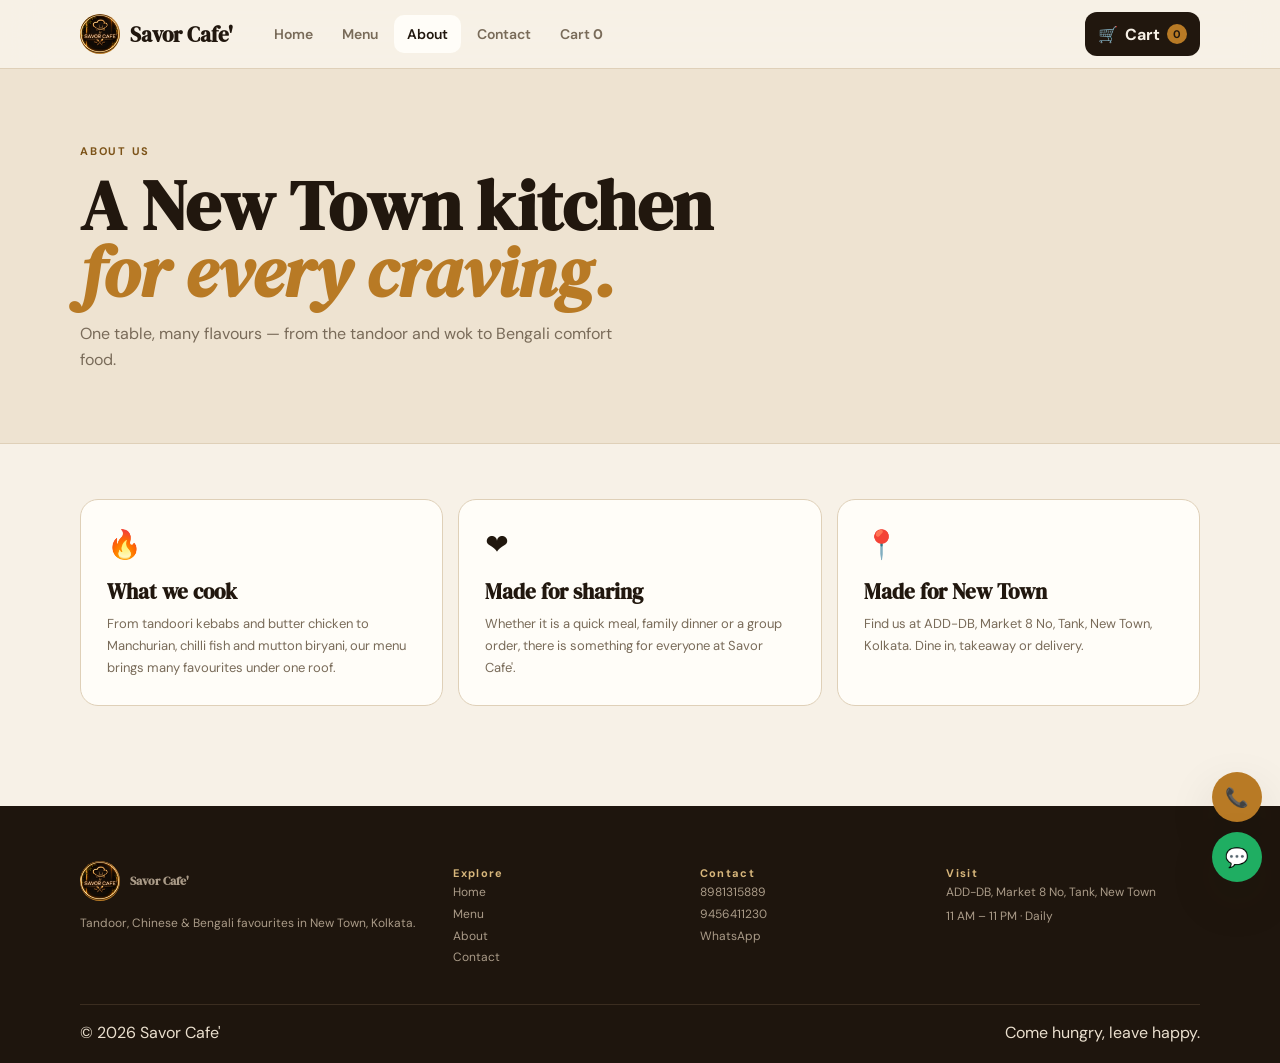
==== about.html @ 2ac42c45 "Add files via upload" ====
<!doctype html><html lang="en"><head>
<meta charset="utf-8"><meta name="viewport" content="width=device-width, initial-scale=1, viewport-fit=cover">
<meta name="theme-color" content="#17110b"><title>About — Savor Cafe'</title>
<link rel="preconnect" href="https://fonts.googleapis.com"><link rel="preconnect" href="https://fonts.gstatic.com" crossorigin>
<link href="https://fonts.googleapis.com/css2?family=DM+Serif+Display&family=DM+Sans:wght@400;500;600;700&display=swap" rel="stylesheet">
<link rel="stylesheet" href="/style.css"></head><body>
<header class="navbar">
  <div class="nav-inner">
    <a class="brand" href="/index.html"><span class="brand-logo"><img src="/logo.png" alt="" onerror="this.style.display='none'"><i>S</i></span><span>Savor Cafe'</span></a>
    <nav id="navLinks" class="nav-links">
      <a href="/index.html" data-page="home">Home</a>
      <a href="/menu.html" data-page="menu">Menu</a>
      <a href="/about.html" data-page="about">About</a>
      <a href="/contact.html" data-page="contact">Contact</a>
      <a href="/cart.html" data-page="cart">Cart <b id="navCartCount">0</b></a>
    </nav>
    <div class="nav-actions">
      <a class="cart-btn" href="/cart.html">🛒 <span>Cart</span><b id="cartCount">0</b></a>
      <button id="navToggle" class="nav-toggle" type="button" aria-label="Open menu" aria-expanded="false">☰</button>
    </div>
  </div>
</header>
<div id="navScrim" class="nav-scrim"></div>

<main><section class="simple-hero"><div class="container"><span class="eyebrow">ABOUT US</span><h1>A New Town kitchen<br><em>for every craving.</em></h1><p>One table, many flavours — from the tandoor and wok to Bengali comfort food.</p></div></section>
<div class="container content-narrow"><div class="about-cards">
<article><span>🔥</span><h3>What we cook</h3><p>From tandoori kebabs and butter chicken to Manchurian, chilli fish and mutton biryani, our menu brings many favourites under one roof.</p></article>
<article><span>❤️</span><h3>Made for sharing</h3><p>Whether it is a quick meal, family dinner or a group order, there is something for everyone at Savor Cafe'.</p></article>
<article><span>📍</span><h3>Made for New Town</h3><p>Find us at ADD-DB, Market 8 No, Tank, New Town, Kolkata. Dine in, takeaway or delivery.</p></article>
</div></div></main>
<div class="floating-actions">
  <a class="fab call" href="tel:+918981315889" aria-label="Call Savor Cafe'">📞</a>
  <a class="fab wa" href="https://wa.me/918981315889" target="_blank" rel="noopener" aria-label="WhatsApp Savor Cafe'">💬</a>
</div>

<footer>
  <div class="container footer-grid">
    <div><a class="brand footer-brand" href="/index.html"><span class="brand-logo"><img src="/logo.png" alt="" onerror="this.style.display='none'"><i>S</i></span><span>Savor Cafe'</span></a><p>Tandoor, Chinese & Bengali favourites in New Town, Kolkata.</p></div>
    <div><b>Explore</b><a href="/index.html">Home</a><a href="/menu.html">Menu</a><a href="/about.html">About</a><a href="/contact.html">Contact</a></div>
    <div><b>Contact</b><a href="tel:+918981315889">8981315889</a><a href="tel:+919456411230">9456411230</a><a href="https://wa.me/918981315889" target="_blank">WhatsApp</a></div>
    <div><b>Visit</b><a target="_blank" href="https://www.google.com/maps/search/?api=1&query=Savor+Cafe+New+Town+Kolkata">ADD-DB, Market 8 No, Tank, New Town</a><span>11 AM – 11 PM · Daily</span></div>
  </div>
  <div class="container footer-bottom"><span>© 2026 Savor Cafe'</span><span>Come hungry, leave happy.</span></div>
</footer>
<script>window.MENU_PRODUCTS=[];</script><script src="/app.js"></script></body></html>
---- style.css ----
:root{
  --bg:#f7f1e7;--surface:#fffdf8;--surface2:#eee3d1;--ink:#21170e;--muted:#796b59;
  --line:#dfd0b8;--gold:#b87a25;--gold2:#7c5318;--red:#a84222;--green:#2f7d43;
  --shadow:0 18px 50px rgba(45,29,12,.12);--nav:68px;
}
*{box-sizing:border-box}
html{scroll-behavior:smooth;scroll-padding-top:calc(var(--nav) + 25px)}
body{margin:0;background:var(--bg);color:var(--ink);font-family:"DM Sans",system-ui,sans-serif;-webkit-font-smoothing:antialiased;overflow-x:hidden}
body.lock{overflow:hidden}
h1,h2,h3,.brand{font-family:"DM Serif Display",Georgia,serif}
a{color:inherit;text-decoration:none}
button,input,textarea{font:inherit}
button{cursor:pointer}
img{max-width:100%;display:block}
.container{width:min(1120px,calc(100% - 40px));margin:auto}
.eyebrow{font-size:11px;font-weight:700;letter-spacing:.16em;color:var(--gold2)}
.btn{min-height:46px;padding:12px 18px;border:0;border-radius:12px;display:inline-flex;align-items:center;justify-content:center;gap:9px;font-weight:700;font-size:14px;transition:.2s}
.btn:active{transform:scale(.97)}
.btn.primary{background:var(--gold);color:#241506;box-shadow:0 9px 24px rgba(184,122,37,.2)}
.btn.primary:hover{transform:translateY(-2px)}
.btn.whatsapp{background:#1fae62;color:#fff}
.btn.full{width:100%}

/* loader */
.preloader{position:fixed;inset:0;z-index:999;display:grid;place-items:center;background:var(--bg);color:var(--ink);transition:.45s}
.preloader.hide{opacity:0;visibility:hidden;pointer-events:none}
.preloader>*{position:absolute}
.preloader>b{margin-top:115px;font-family:"DM Serif Display";font-size:20px}
.preloader>small{margin-top:155px;color:var(--muted)}
.loader-logo{width:76px;height:76px;border-radius:50%;overflow:hidden;display:grid;place-items:center;background:var(--gold);color:#fff;font:34px "DM Serif Display";box-shadow:0 0 0 6px rgba(184,122,37,.12)}
.loader-logo img{width:100%;height:100%;object-fit:cover}
.loader-logo img+span{display:none}

/* nav */
.navbar{position:sticky;top:0;z-index:100;background:rgba(247,241,231,.92);backdrop-filter:blur(16px);border-bottom:1px solid var(--line)}
.nav-inner{height:var(--nav);width:min(1120px,calc(100% - 40px));margin:auto;display:flex;align-items:center;gap:28px}
.brand{display:flex;align-items:center;gap:10px;font-size:21px;font-weight:700;white-space:nowrap}
.brand-logo{width:40px;height:40px;border-radius:50%;overflow:hidden;background:var(--gold);display:grid;place-items:center;color:#fff;flex:none}
.brand-logo img{width:100%;height:100%;object-fit:cover}.brand-logo i{font-style:normal}
.nav-links{display:flex;align-items:center;gap:3px;flex:1}
.nav-links a{padding:10px 13px;border-radius:10px;color:var(--muted);font-size:14px;font-weight:600}
.nav-links a:hover,.nav-links a.active{color:var(--ink);background:var(--surface)}
.nav-actions{display:flex;align-items:center;gap:8px}
.cart-btn{border:0;border-radius:12px;background:var(--ink);color:var(--bg);min-height:44px;padding:0 13px;display:flex;align-items:center;gap:7px;font-weight:700}
.cart-btn b{min-width:20px;height:20px;border-radius:50%;display:grid;place-items:center;background:var(--gold);color:#21170e;font-size:11px}
.nav-toggle{display:none;width:44px;height:44px;border:1px solid var(--line);border-radius:11px;background:var(--surface);color:var(--ink)}
.nav-scrim{display:none;position:fixed;inset:0;z-index:95;background:rgba(0,0,0,.48)}
.nav-scrim.show{display:block}

/* pages */
.page{display:none}.page.active{display:block;animation:pageIn .35s ease}
@keyframes pageIn{from{opacity:0;transform:translateY(7px)}to{opacity:1;transform:none}}

/* hero */
.hero{position:relative;overflow:hidden;border-bottom:1px solid var(--line);background:radial-gradient(circle at 10% 20%,#ead8b9,transparent 35%),radial-gradient(circle at 90% 10%,#f0dcc0,transparent 32%),var(--bg)}
.hero-inner{width:min(1120px,calc(100% - 40px));margin:auto;min-height:560px;display:grid;grid-template-columns:1fr 340px;gap:60px;align-items:center}
.hero-copy h1{font-size:clamp(48px,7vw,82px);line-height:.94;margin:14px 0 22px;font-weight:400}
.hero-copy h1 em,.menu-hero h1 em,.simple-hero h1 em{color:var(--gold);font-style:italic}
.hero-copy>p{max-width:530px;color:var(--muted);font-size:18px;line-height:1.65;margin:0 0 25px}
.hero-buttons{display:flex;gap:10px;flex-wrap:wrap}.hero-meta{display:flex;gap:18px;align-items:center;margin-top:22px;color:var(--muted);font-size:12px}
.status{display:flex;gap:7px;align-items:center;color:var(--ink)}.status i{width:8px;height:8px;border-radius:50%;background:var(--green);box-shadow:0 0 0 4px rgba(47,125,67,.12)}
.status i.closed{background:var(--red)}
.hero-card{background:var(--surface);border:1px solid var(--line);border-radius:24px;padding:22px;box-shadow:var(--shadow);transform:rotate(2deg)}
.hero-card-top{display:flex;justify-content:space-between;color:var(--gold2);font-size:10px;letter-spacing:.14em;font-weight:700}
.hero-card-art{height:210px;border-radius:17px;background:linear-gradient(145deg,#e8d2ad,#c99d5d);display:grid;place-items:center;font-size:105px;margin:16px 0}
.hero-card h3{font-size:25px;margin:0 0 3px}.hero-card p{margin:0;color:var(--muted);font-size:13px}.hero-card .price{display:block;margin-top:12px;color:var(--gold2)}

/* home */
.feature-grid{display:grid;grid-template-columns:repeat(3,1fr);gap:12px;padding:28px 0 70px}
.feature-grid article{display:flex;gap:14px;padding:20px;background:var(--surface);border:1px solid var(--line);border-radius:16px}
.feature-grid article>span{font-size:25px}.feature-grid b{font-size:14px}.feature-grid p{margin:5px 0 0;color:var(--muted);font-size:12px;line-height:1.45}
.section-block{padding:0 0 70px}.section-head{display:flex;justify-content:space-between;align-items:end;margin-bottom:20px}.section-head h2{font-size:34px;margin:7px 0 0}.section-head>a{color:var(--gold2);font-weight:700;font-size:13px}
.category-grid{display:grid;grid-template-columns:repeat(4,1fr);gap:12px}
.category-card{border:1px solid var(--line);background:var(--surface);border-radius:16px;padding:22px;min-height:130px;transition:.2s}
.category-card:hover{border-color:var(--gold);transform:translateY(-3px)}
.category-card .emoji{font-size:27px}.category-card h3{font-size:18px;margin:12px 0 3px}.category-card p{font-size:12px;color:var(--muted);margin:0}
.popular-grid{display:grid;grid-template-columns:repeat(5,1fr);gap:12px}
.popular-card{background:var(--surface);border:1px solid var(--line);border-radius:16px;padding:16px}
.food-art{height:105px;border-radius:12px;background:linear-gradient(135deg,#ead7b7,#d0a86a);display:grid;place-items:center;font-size:52px;margin-bottom:12px}
.popular-card h3{font-size:16px;margin:0 0 5px;font-family:"DM Sans";font-weight:700}.popular-card .pc-bottom{display:flex;justify-content:space-between;align-items:center}.popular-card strong{color:var(--gold2)}.mini-add{border:1px solid var(--gold);background:transparent;border-radius:8px;padding:6px 9px;color:var(--gold2);font-weight:700}
.cta{display:flex;align-items:center;justify-content:space-between;gap:30px;background:var(--ink);color:var(--bg);border-radius:22px;padding:38px;margin:10px 0 80px}.cta h2{font-size:31px;margin:8px 0}.cta p{margin:0;color:#cfc1ad;max-width:600px;font-size:13px;line-height:1.6}

/* menu */
.menu-hero,.simple-hero{padding:70px 0 55px;background:var(--surface2);border-bottom:1px solid var(--line)}
.menu-hero h1,.simple-hero h1{font-size:clamp(44px,6vw,70px);line-height:.95;margin:12px 0}.menu-hero p,.simple-hero p{color:var(--muted);max-width:550px;line-height:1.6}
.legend{display:flex;gap:15px;color:var(--muted);font-size:12px;margin-top:16px}.legend span{display:flex;align-items:center;gap:6px}.veg-dot,.nonveg-dot{width:9px;height:9px;border-radius:3px}.veg-dot{background:var(--green)}.nonveg-dot{background:var(--red)}
.menu-container{padding:30px 0 100px}
.search-box{max-width:650px;margin:0 auto 20px;position:relative}.search-box>span{position:absolute;left:15px;top:50%;transform:translateY(-52%);font-size:24px;color:var(--muted)}
.search-box input{width:100%;height:52px;border:1px solid var(--line);background:var(--surface);border-radius:14px;padding:0 45px;font-size:15px;color:var(--ink);outline:none}.search-box input:focus{border-color:var(--gold)}.search-box button{position:absolute;right:7px;top:7px;height:38px;width:38px;border:0;background:transparent;color:var(--muted);font-size:22px;display:none}.search-box button.show{display:block}
.category-tabs{position:sticky;top:var(--nav);z-index:40;display:flex;gap:8px;overflow-x:auto;padding:10px 0;margin-bottom:24px;background:rgba(247,241,231,.94);backdrop-filter:blur(12px);scrollbar-width:none}.category-tabs::-webkit-scrollbar{display:none}
.category-tab{white-space:nowrap;border:1px solid var(--line);background:var(--surface);border-radius:99px;padding:9px 14px;color:var(--muted);font-weight:700;font-size:12px}.category-tab.active{background:var(--gold);color:#251708;border-color:var(--gold)}
.menu-section{margin:32px 0;scroll-margin-top:calc(var(--nav) + 65px)}.menu-section h2{font-size:24px;margin:0 0 13px;border-bottom:1px solid var(--line);padding-bottom:12px}.menu-section h2 span{font:600 11px "DM Sans";color:var(--muted);margin-left:6px}
.menu-grid{display:grid;grid-template-columns:repeat(2,1fr);gap:10px}
.menu-item{background:var(--surface);border:1px solid var(--line);border-radius:14px;padding:14px;display:flex;align-items:center;justify-content:space-between;gap:10px;min-height:75px}.item-info{min-width:0;display:flex;gap:9px}.food-dot{width:9px;height:9px;border:2px solid var(--green);flex:none;margin-top:5px}.food-dot.nonveg{border-color:var(--red)}.item-name{font-size:14px;font-weight:700;line-height:1.35}.item-price{font-size:13px;color:var(--gold2);font-weight:700;margin-top:4px}
.add-button{border:1px solid var(--gold);background:transparent;color:var(--gold2);border-radius:9px;min-width:66px;min-height:40px;font-size:12px;font-weight:800;flex:none}.stepper{display:flex;border:1px solid var(--gold);border-radius:9px;overflow:hidden;align-items:center}.stepper button{width:34px;height:38px;border:0;background:transparent;color:var(--gold2);font-weight:800}.stepper b{width:25px;text-align:center;font-size:12px}
.empty-state{text-align:center;padding:70px 20px;color:var(--muted)}.empty-state>div{font-size:45px}.empty-state h3{color:var(--ink);font-size:25px}

/* about/contact */
.content-narrow{padding:55px 0 100px}.about-cards{display:grid;grid-template-columns:repeat(3,1fr);gap:15px}.about-cards article{padding:26px;background:var(--surface);border:1px solid var(--line);border-radius:18px}.about-cards article>span{font-size:28px}.about-cards h3{font-size:21px;margin:14px 0 7px}.about-cards p{color:var(--muted);font-size:13px;line-height:1.7;margin:0}
.contact-layout{padding:50px 0 100px;display:grid;grid-template-columns:1fr 1fr;gap:25px}.contact-info{display:grid;gap:10px}.contact-info>a,.contact-info>div{display:flex;gap:15px;align-items:center;padding:20px;background:var(--surface);border:1px solid var(--line);border-radius:16px}.contact-info>a>span,.contact-info>div>span{font-size:24px}.contact-info small{display:block;color:var(--gold2);font-weight:800;font-size:10px;letter-spacing:.12em;margin-bottom:4px}.contact-info b{font-size:14px}.contact-form{background:var(--surface);border:1px solid var(--line);border-radius:18px;padding:25px}.contact-form h2{font-size:27px;margin:0 0 4px}.contact-form>p{color:var(--muted);font-size:12px;margin:0 0 20px}.contact-form label,.modal label{display:block;font-size:12px;font-weight:700;color:var(--muted);margin-top:13px}.contact-form input,.contact-form textarea,.modal input,.modal textarea{display:block;width:100%;margin-top:6px;border:1px solid var(--line);background:var(--bg);border-radius:10px;padding:12px;color:var(--ink);outline:none;font-size:15px}.contact-form textarea,.modal textarea{min-height:90px;resize:vertical}.contact-form input:focus,.contact-form textarea:focus,.modal input:focus,.modal textarea:focus{border-color:var(--gold)}

/* cart */
.cart-scrim{position:fixed;inset:0;background:rgba(0,0,0,.5);z-index:180;opacity:0;pointer-events:none;transition:.25s}.cart-scrim.show{opacity:1;pointer-events:auto}
.cart-drawer{position:fixed;z-index:190;right:0;top:0;bottom:0;width:min(440px,94vw);background:var(--bg);box-shadow:-20px 0 60px rgba(0,0,0,.25);transform:translateX(105%);transition:.3s;display:flex;flex-direction:column;padding-top:env(safe-area-inset-top)}
.cart-drawer.open{transform:none}.cart-header{display:flex;align-items:center;justify-content:space-between;padding:20px;border-bottom:1px solid var(--line)}.cart-header h2{font-size:27px;margin:5px 0 0}.close-btn{border:0;background:transparent;color:var(--muted);font-size:28px;line-height:1;width:42px;height:42px}.cart-items{flex:1;overflow:auto;padding:6px 20px}.cart-empty{text-align:center;padding:70px 10px;color:var(--muted)}.cart-line{display:flex;justify-content:space-between;gap:10px;padding:16px 0;border-bottom:1px solid var(--line)}.cart-line h4{margin:0;font-size:14px}.cart-line small{color:var(--muted)}.cart-line-right{text-align:right}.cart-line-right strong{display:block;color:var(--gold2);font-size:13px;margin-bottom:6px}.cart-line-right .stepper button{width:29px;height:30px}.cart-line-right .stepper b{width:22px}.remove{border:0;background:none;color:var(--muted);font-size:11px;text-decoration:underline;margin-top:5px}.cart-footer{padding:16px 20px;border-top:1px solid var(--line);padding-bottom:calc(16px + env(safe-area-inset-bottom))}
.total-row{display:flex;justify-content:space-between;align-items:center;margin-bottom:12px}.total-row b{font:24px "DM Serif Display"}

/* modal */
dialog{border:0;padding:0;border-radius:22px;background:var(--bg);color:var(--ink);width:min(520px,calc(100% - 24px));box-shadow:0 30px 100px rgba(0,0,0,.3)}dialog::backdrop{background:rgba(0,0,0,.6)}
.modal{padding:25px}.modal-head{display:flex;justify-content:space-between}.modal-head h2{font-size:28px;margin:5px 0 0}.order-mode{display:grid;grid-template-columns:repeat(3,1fr);gap:7px;margin:20px 0 5px}.order-mode button{border:1px solid var(--line);background:var(--surface);border-radius:10px;padding:11px 5px;font-size:11px;font-weight:700;color:var(--muted)}.order-mode button.active{background:var(--gold);border-color:var(--gold);color:#241506}.location-btn{margin-top:8px;border:1px solid var(--line);background:var(--surface);border-radius:9px;padding:9px 12px;font-size:12px;font-weight:700}.modal small{color:var(--muted);display:block;margin-top:5px}

/* mobile cart/fabs/footer */
/* legacy mobile cart disabled */.floating-actions{position:fixed;right:18px;bottom:18px;z-index:90;display:grid;gap:10px}.fab{width:50px;height:50px;border-radius:50%;display:grid;place-items:center;box-shadow:var(--shadow);font-size:19px}.fab.call{background:var(--gold);color:#241506}.fab.wa{background:#1fae62;color:#fff}
footer{background:#1e150d;color:#eadfce;padding:55px 0 20px}.footer-grid{display:grid;grid-template-columns:1.6fr 1fr 1fr 1.2fr;gap:35px}.footer-brand{color:#fff}.footer-grid p,.footer-grid a,.footer-grid span{color:#aa9b88;font-size:12px;line-height:1.8}.footer-grid>b,.footer-grid>div>b{font-size:11px;letter-spacing:.12em;color:#d8b77c}.footer-grid>div>a:not(.brand){display:block}.footer-bottom{border-top:1px solid #3b2d20;margin-top:35px;padding-top:17px;display:flex;justify-content:space-between}

/* responsive */
@media(max-width:900px){.hero-inner{grid-template-columns:1fr 280px;gap:25px}.popular-grid{grid-template-columns:repeat(3,1fr)}.category-grid{grid-template-columns:repeat(3,1fr)}.footer-grid{grid-template-columns:repeat(2,1fr)}}
@media(max-width:760px){
  :root{--nav:62px}.container,.nav-inner{width:min(100% - 28px,1120px)}
  .nav-inner{gap:8px}.brand{font-size:17px;margin-right:auto}.brand-logo{width:37px;height:37px}.nav-links{position:fixed;right:0;top:0;bottom:0;width:min(310px,85vw);background:var(--bg);z-index:110;display:flex;flex-direction:column;align-items:stretch;padding:90px 18px 20px;transform:translateX(105%);transition:.28s;box-shadow:-20px 0 50px rgba(0,0,0,.2)}.nav-links.open{transform:none}.nav-links a{padding:15px;border-radius:12px}.nav-toggle{display:grid;place-items:center}.cart-btn span{display:none}
  .hero-inner{min-height:auto;padding:55px 0 45px;display:block}.hero-copy h1{font-size:50px}.hero-copy>p{font-size:15px}.hero-card{display:none}.hero-meta{flex-wrap:wrap}.feature-grid{grid-template-columns:1fr;padding:18px 0 50px}.section-block{padding-bottom:50px}.section-head h2{font-size:28px}.category-grid{grid-template-columns:repeat(2,1fr)}.category-card{padding:17px;min-height:115px}.popular-grid{grid-template-columns:repeat(2,1fr)}.cta{display:block;padding:27px;margin-bottom:55px}.cta h2{font-size:25px}.cta .btn{margin-top:18px;width:100%}
  .menu-hero,.simple-hero{padding:48px 0 38px}.menu-hero h1,.simple-hero h1{font-size:48px}.menu-container{padding-top:20px}.category-tabs{margin-left:-14px;margin-right:-14px;padding-left:14px;padding-right:14px}.menu-grid{grid-template-columns:1fr}.menu-section{margin:25px 0}.about-cards{grid-template-columns:1fr}.content-narrow{padding:30px 0 70px}.contact-layout{grid-template-columns:1fr;padding:30px 0 70px}
  .cart-drawer{top:auto;width:100%;height:min(86vh,700px);border-radius:23px 23px 0 0;transform:translateY(105%);box-shadow:0 -20px 60px rgba(0,0,0,.28)}.cart-drawer.open{transform:none}
  .mobile-cart{position:fixed;left:10px;right:10px;bottom:10px;z-index:85;background:var(--ink);color:var(--bg);border-radius:15px;padding:9px 10px 9px 15px;display:flex;align-items:center;justify-content:space-between;box-shadow:var(--shadow);transform:translateY(130%);transition:.25s}.mobile-cart.show{transform:none}.mobile-cart>div{display:flex;flex-direction:column;gap:2px;font-size:11px}.mobile-cart>div b{font-size:13px}.mobile-cart>div span{opacity:.7}.mobile-cart button{border:0;background:var(--gold);color:#241506;border-radius:10px;padding:11px 14px;font-weight:800;font-size:12px}
  .floating-actions{bottom:82px;right:13px}.fab{width:46px;height:46px}.footer-grid{grid-template-columns:1fr 1fr;gap:25px}.footer-bottom{display:block}.footer-bottom span{display:block;margin-top:5px}
}
@media(max-width:420px){.hero-copy h1{font-size:45px}.category-grid{gap:8px}.category-card{padding:14px}.popular-card{padding:12px}.food-art{height:90px;font-size:43px}.footer-grid{grid-template-columns:1fr}.order-mode{grid-template-columns:1fr}}
@media(prefers-reduced-motion:reduce){*{scroll-behavior:auto!important;transition-duration:.001ms!important;animation-duration:.001ms!important}}

/* MULTI-PAGE / MOBILE NAV PATCH */
.nav-lock{overflow:hidden!important}
@media(max-width:760px){
  .navbar{z-index:300}
  .nav-inner{min-height:62px}
  .nav-links{z-index:320}
  .nav-scrim{z-index:310}
  .nav-actions{margin-left:auto}
  .nav-toggle{display:grid!important;place-items:center}
  .cart-btn{min-width:46px;justify-content:center}
  .cart-btn span{display:none}
  .hero-inner{padding-top:45px}
}
/* The old in-page floating cart is intentionally not used in the multi-page version. */
.cart-page{padding:45px 0 100px;max-width:820px}
.cart-page-line{display:flex;align-items:center;justify-content:space-between;gap:15px;padding:18px;background:var(--surface);border:1px solid var(--line);border-radius:15px;margin-bottom:10px}
.cart-page-line>div:last-child{display:flex;align-items:center;gap:10px}.cart-page-line small{display:block;color:var(--muted);font-size:11px;margin-top:4px}.cart-page-line strong{color:var(--gold2)}
.cart-page-total{display:flex;justify-content:space-between;font-size:16px;margin:22px 0}.cart-page-total b{font:27px "DM Serif Display"}
.continue-link{display:block;text-align:center;color:var(--gold2);font-size:13px;font-weight:700;margin-top:18px}
@media(max-width:760px){
  .cart-page{padding-top:25px}
  .cart-page-line{align-items:flex-start;padding:14px;flex-wrap:wrap}
  .cart-page-line>div:last-child{margin-left:auto}
}

/* MULTI-PAGE / MOBILE NAV PATCH */
.nav-lock{overflow:hidden!important}
@media(max-width:760px){
  .navbar{z-index:300}
  .nav-inner{min-height:62px}
  .nav-links{z-index:320}
  .nav-scrim{z-index:310}
  .nav-actions{margin-left:auto}
  .nav-toggle{display:grid!important;place-items:center}
  .cart-btn{min-width:46px;justify-content:center}
  .cart-btn span{display:none}
}
.cart-page{padding:45px 0 100px;max-width:820px}
.cart-page-line{display:flex;align-items:center;justify-content:space-between;gap:15px;padding:18px;background:var(--surface);border:1px solid var(--line);border-radius:15px;margin-bottom:10px}
.cart-page-line>div:last-child{display:flex;align-items:center;gap:10px}
.cart-page-line small{display:block;color:var(--muted);font-size:11px;margin-top:4px}
.cart-page-line strong{color:var(--gold2)}
.cart-page-total{display:flex;justify-content:space-between;font-size:16px;margin:22px 0}
.cart-page-total b{font:27px "DM Serif Display"}
.continue-link{display:block;text-align:center;color:var(--gold2);font-size:13px;font-weight:700;margin-top:18px}
@media(max-width:760px){
  .cart-page{padding-top:25px}
  .cart-page-line{align-items:flex-start;padding:14px;flex-wrap:wrap}
  .cart-page-line>div:last-child{margin-left:auto}
}
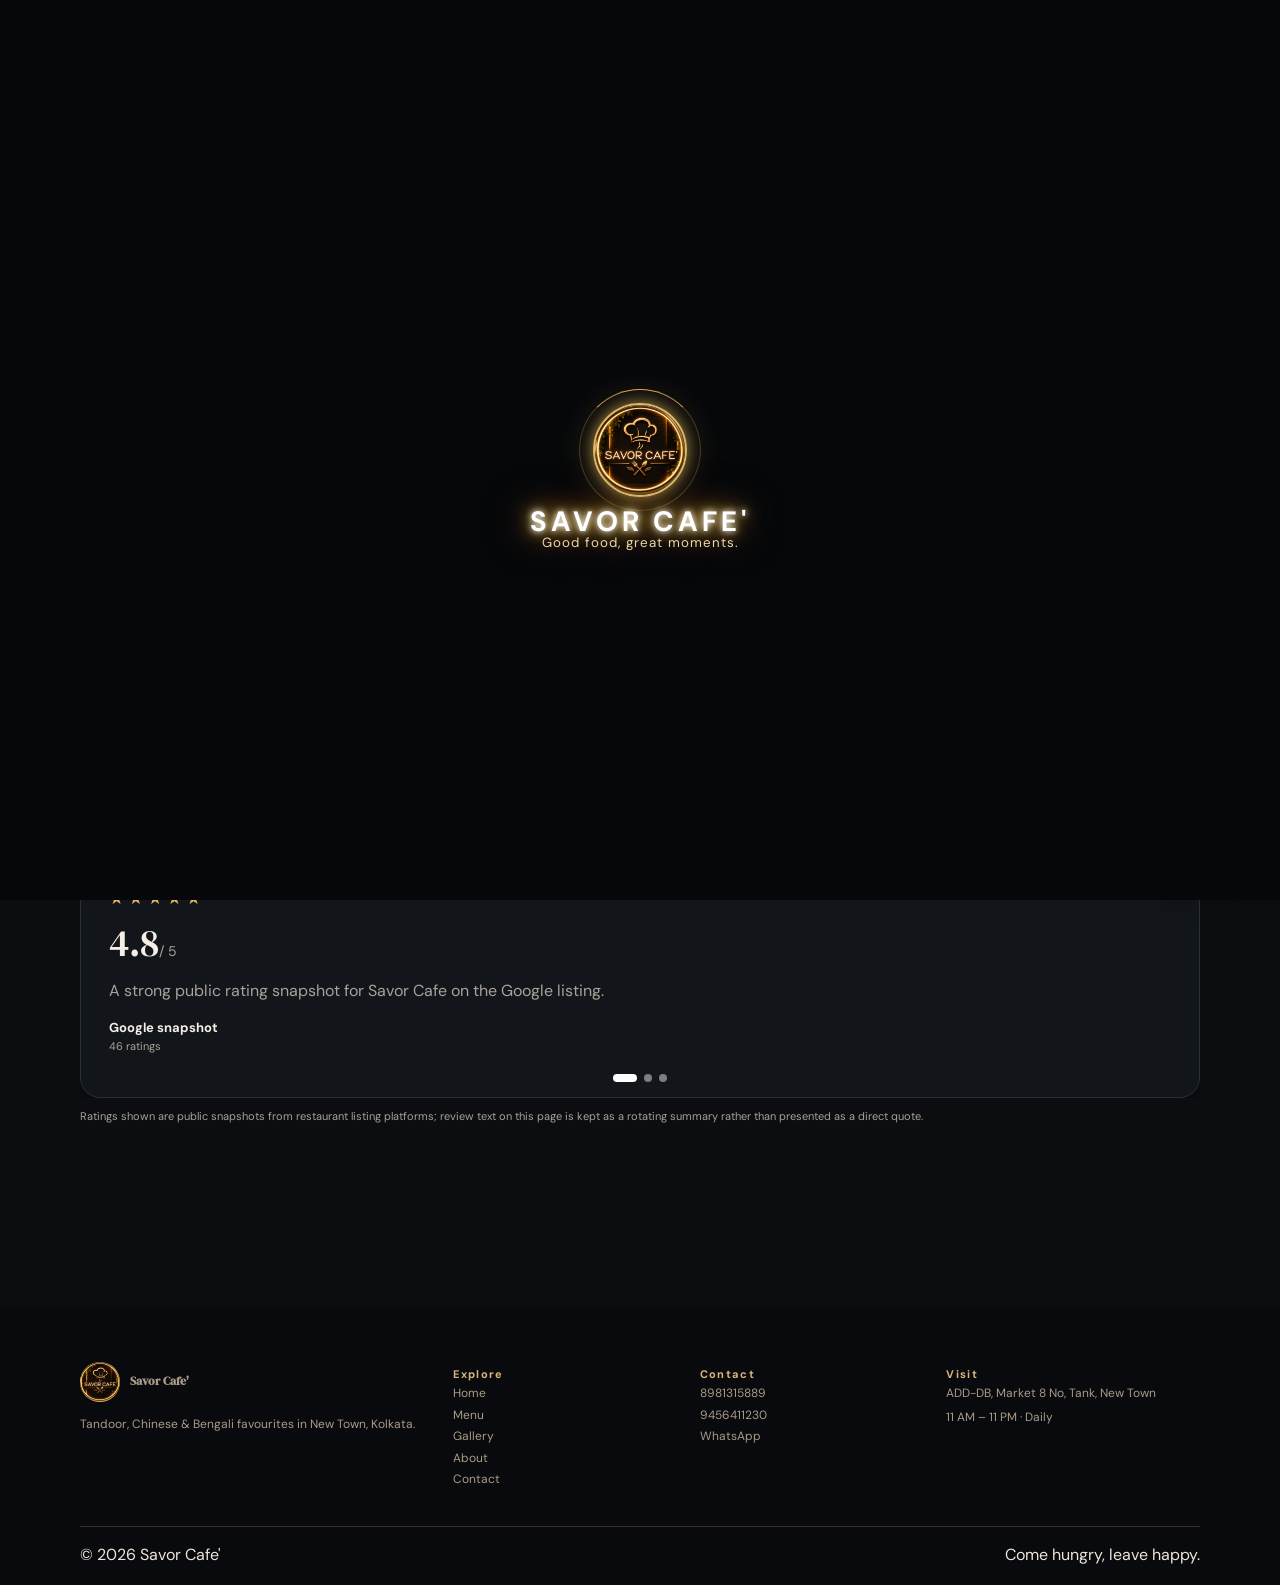
==== commit cecb666d: "Add files via upload" ====
--- a/about.html
+++ b/about.html
@@ -1,42 +1,50 @@
 <!doctype html><html lang="en"><head>
 <meta charset="utf-8"><meta name="viewport" content="width=device-width, initial-scale=1, viewport-fit=cover">
-<meta name="theme-color" content="#17110b"><title>About — Savor Cafe'</title>
+<meta name="theme-color" content="#0b0d10"><title>About — Savor Cafe'</title>
 <link rel="preconnect" href="https://fonts.googleapis.com"><link rel="preconnect" href="https://fonts.gstatic.com" crossorigin>
 <link href="https://fonts.googleapis.com/css2?family=DM+Serif+Display&family=DM+Sans:wght@400;500;600;700&display=swap" rel="stylesheet">
 <link rel="stylesheet" href="/style.css"></head><body>
 <header class="navbar">
   <div class="nav-inner">
     <a class="brand" href="/index.html"><span class="brand-logo"><img src="/logo.png" alt="" onerror="this.style.display='none'"><i>S</i></span><span>Savor Cafe'</span></a>
-    <nav id="navLinks" class="nav-links">
+    <nav id="navLinks" class="nav-links" aria-label="Main navigation">
       <a href="/index.html" data-page="home">Home</a>
       <a href="/menu.html" data-page="menu">Menu</a>
+      <a href="/gallery.html" data-page="gallery">Gallery</a>
       <a href="/about.html" data-page="about">About</a>
       <a href="/contact.html" data-page="contact">Contact</a>
       <a href="/cart.html" data-page="cart">Cart <b id="navCartCount">0</b></a>
     </nav>
     <div class="nav-actions">
+      <button id="themeToggle" class="theme-toggle" type="button" aria-label="Switch theme" title="Switch theme">☀️</button>
       <a class="cart-btn" href="/cart.html">🛒 <span>Cart</span><b id="cartCount">0</b></a>
       <button id="navToggle" class="nav-toggle" type="button" aria-label="Open menu" aria-expanded="false">☰</button>
     </div>
   </div>
 </header>
 <div id="navScrim" class="nav-scrim"></div>
+<div id="preloader" class="preloader" aria-hidden="true"><div class="loader-ring"></div><div class="loader-logo"><img src="/logo.png" alt="Savor Cafe' logo" onerror="this.style.display='none'"><span>S</span></div><b>Savor Cafe'</b><small>Good food, great moments.</small></div>
+<div class="view-cart-bar" id="viewCartBar" hidden>
+  <div><span>🛒</span><b id="floatingCartCount">0 items</b><small id="floatingCartTotal">₹0</small></div>
+  <a href="/cart.html">View Cart →</a>
+</div>
+<div class="floating-actions">
+  <a class="fab call" href="tel:+918981315889" aria-label="Call Savor Cafe'">📞</a>
+  <a class="fab wa" href="https://wa.me/918981315889" target="_blank" rel="noopener" aria-label="WhatsApp Savor Cafe'">💬</a>
+</div>
+<div id="toast" class="toast" role="status" aria-live="polite"></div>
 
 <main><section class="simple-hero"><div class="container"><span class="eyebrow">ABOUT US</span><h1>A New Town kitchen<br><em>for every craving.</em></h1><p>One table, many flavours — from the tandoor and wok to Bengali comfort food.</p></div></section>
 <div class="container content-narrow"><div class="about-cards">
 <article><span>🔥</span><h3>What we cook</h3><p>From tandoori kebabs and butter chicken to Manchurian, chilli fish and mutton biryani, our menu brings many favourites under one roof.</p></article>
 <article><span>❤️</span><h3>Made for sharing</h3><p>Whether it is a quick meal, family dinner or a group order, there is something for everyone at Savor Cafe'.</p></article>
-<article><span>📍</span><h3>Made for New Town</h3><p>Find us at ADD-DB, Market 8 No, Tank, New Town, Kolkata. Dine in, takeaway or delivery.</p></article>
-</div></div></main>
-<div class="floating-actions">
-  <a class="fab call" href="tel:+918981315889" aria-label="Call Savor Cafe'">📞</a>
-  <a class="fab wa" href="https://wa.me/918981315889" target="_blank" rel="noopener" aria-label="WhatsApp Savor Cafe'">💬</a>
+<article><span>📍</span><h3>Made for New Town</h3><p>Find us at ADD-DB, Market 8 No, Tank, New Town, Kolkata. Dine in, takeaway or delivery.</p><a class="text-link" target="_blank" rel="noopener" href="https://www.google.com/maps/search/?api=1&query=Savor+Cafe+Shop+129+DB+Community+Market+New+Town+Kolkata">Open in Google Maps →</a></article>
 </div>
-
+<section class="section-block reviews-section"><div class="section-head"><div><span class="eyebrow">GUEST FEEDBACK</span><h2>What people are saying</h2></div><a target="_blank" rel="noopener" href="https://www.google.com/maps/search/?api=1&query=Savor+Cafe+Shop+129+DB+Community+Market+New+Town+Kolkata">View location →</a></div><div class="review-slider" id="reviewSlider"><div class="review-track" id="reviewTrack"></div><div class="review-dots" id="reviewDots"></div></div><p class="review-note">Ratings shown are public snapshots from restaurant listing platforms; review text on this page is kept as a rotating summary rather than presented as a direct quote.</p></section></div></div></main>
 <footer>
   <div class="container footer-grid">
     <div><a class="brand footer-brand" href="/index.html"><span class="brand-logo"><img src="/logo.png" alt="" onerror="this.style.display='none'"><i>S</i></span><span>Savor Cafe'</span></a><p>Tandoor, Chinese & Bengali favourites in New Town, Kolkata.</p></div>
-    <div><b>Explore</b><a href="/index.html">Home</a><a href="/menu.html">Menu</a><a href="/about.html">About</a><a href="/contact.html">Contact</a></div>
+    <div><b>Explore</b><a href="/index.html">Home</a><a href="/menu.html">Menu</a><a href="/gallery.html">Gallery</a><a href="/about.html">About</a><a href="/contact.html">Contact</a></div>
     <div><b>Contact</b><a href="tel:+918981315889">8981315889</a><a href="tel:+919456411230">9456411230</a><a href="https://wa.me/918981315889" target="_blank">WhatsApp</a></div>
     <div><b>Visit</b><a target="_blank" href="https://www.google.com/maps/search/?api=1&query=Savor+Cafe+New+Town+Kolkata">ADD-DB, Market 8 No, Tank, New Town</a><span>11 AM – 11 PM · Daily</span></div>
   </div>
--- a/style.css
+++ b/style.css
@@ -177,3 +177,137 @@
   .cart-page-line{align-items:flex-start;padding:14px;flex-wrap:wrap}
   .cart-page-line>div:last-child{margin-left:auto}
 }
+
+/* ===== SAVOR CAFE MODERN THEME SYSTEM ===== */
+html[data-theme="dark"]{
+  --bg:#0b0d10;--surface:#12161b;--surface2:#171c22;--ink:#f4eee4;--muted:#a7a29a;
+  --line:#2a3037;--gold:#d6a451;--gold2:#e1b767;--red:#e05d4d;--green:#53b96d;
+  --shadow:0 20px 60px rgba(0,0,0,.35);
+}
+html[data-theme="light"]{
+  --bg:#f7f1e7;--surface:#fffdf8;--surface2:#eee3d1;--ink:#21170e;--muted:#796b59;
+  --line:#dfd0b8;--gold:#b87a25;--gold2:#7c5318;--red:#a84222;--green:#2f7d43;
+}
+body{background:var(--bg);color:var(--ink);transition:background .25s,color .25s}
+.navbar{background:color-mix(in srgb,var(--bg) 92%,transparent);border-color:var(--line)}
+.nav-links a:hover,.nav-links a.active{color:var(--ink);background:var(--surface)}
+.theme-toggle{width:42px;height:42px;border:1px solid var(--line);border-radius:11px;background:var(--surface);color:var(--ink);display:grid;place-items:center;font-size:17px;transition:.2s}
+.theme-toggle:hover{transform:translateY(-1px);border-color:var(--gold)}
+.hero{background:radial-gradient(circle at 10% 20%,color-mix(in srgb,var(--gold) 18%,transparent),transparent 35%),radial-gradient(circle at 90% 10%,color-mix(in srgb,var(--gold) 12%,transparent),transparent 32%),var(--bg)}
+.hero-card-art,.food-art{background:linear-gradient(145deg,color-mix(in srgb,var(--gold) 25%,var(--surface)),color-mix(in srgb,var(--gold) 45%,var(--surface)))}
+.category-tabs{background:color-mix(in srgb,var(--bg) 94%,transparent)}
+footer{background:#080a0d;color:#eee6da}
+
+/* startup logo animation */
+.preloader{background:#080a0d;color:#f8f1e6;overflow:hidden}
+.preloader .loader-logo{width:94px;height:94px;background:var(--gold);box-shadow:0 0 0 8px rgba(214,164,81,.12),0 0 60px rgba(214,164,81,.22);animation:logoPop .9s cubic-bezier(.2,.8,.2,1) both}
+.preloader .loader-logo img{object-fit:cover}
+.preloader .loader-logo span{font:42px "DM Serif Display"}
+.preloader>b{margin-top:142px;font-size:25px;animation:loaderText .7s .2s both}
+.preloader>small{margin-top:184px;animation:loaderText .7s .35s both}
+.loader-ring{position:absolute;width:122px;height:122px;border:1px solid rgba(214,164,81,.28);border-top-color:var(--gold);border-radius:50%;animation:spin 1.2s linear infinite}
+@keyframes logoPop{0%{opacity:0;transform:scale(.55) rotate(-12deg)}70%{transform:scale(1.08) rotate(3deg)}100%{opacity:1;transform:scale(1) rotate(0)}}
+@keyframes spin{to{transform:rotate(360deg)}}
+@keyframes loaderText{from{opacity:0;transform:translateY(10px)}to{opacity:1;transform:none}}
+
+/* persistent cart + contact buttons */
+.view-cart-bar{position:fixed;left:18px;bottom:18px;z-index:500;display:flex;align-items:center;gap:18px;padding:9px 10px 9px 14px;background:var(--surface);border:1px solid var(--line);border-radius:15px;box-shadow:0 15px 45px rgba(0,0,0,.28);color:var(--ink);transition:.25s}
+.view-cart-bar[hidden]{display:none}
+.view-cart-bar>div{display:grid;grid-template-columns:auto auto;column-gap:8px;align-items:center;line-height:1.1}
+.view-cart-bar>div span{grid-row:1/3;font-size:19px}.view-cart-bar b{font-size:12px}.view-cart-bar small{font-size:11px;color:var(--muted)}
+.view-cart-bar>a{background:var(--gold);color:#241506;padding:11px 14px;border-radius:10px;font-size:12px;font-weight:800;white-space:nowrap}
+.floating-actions{position:fixed;right:18px;bottom:18px;z-index:500;display:flex;gap:9px}
+.fab{width:50px;height:50px;border-radius:50%;display:grid;place-items:center;box-shadow:0 15px 35px rgba(0,0,0,.3);font-size:19px;border:1px solid rgba(255,255,255,.08)}
+.fab.call{background:var(--gold);color:#241506}.fab.wa{background:#1fae62;color:#fff}
+.toast{position:fixed;left:50%;bottom:92px;z-index:700;transform:translate(-50%,20px);opacity:0;pointer-events:none;background:var(--ink);color:var(--bg);border:1px solid var(--line);padding:12px 17px;border-radius:12px;font-size:13px;font-weight:700;box-shadow:0 14px 40px rgba(0,0,0,.3);transition:.25s;white-space:nowrap}
+.toast.show{opacity:1;transform:translate(-50%,0)}
+
+/* dedicated checkout page */
+.checkout-layout{display:grid;grid-template-columns:minmax(0,1.2fr) minmax(300px,.8fr);gap:20px;padding:40px 0 90px;align-items:start}
+.checkout-card,.checkout-summary{background:var(--surface);border:1px solid var(--line);border-radius:20px;padding:26px}
+.checkout-head{display:flex;justify-content:space-between;align-items:start;gap:20px}.checkout-head h2,.checkout-summary h2{font-size:30px;margin:6px 0 0}.checkout-head>a{font-size:12px;color:var(--gold2);font-weight:700}
+.checkout-card .order-mode{margin:24px 0 8px}.checkout-summary{position:sticky;top:calc(var(--nav) + 18px)}
+.summary-line{display:flex;justify-content:space-between;gap:12px;padding:13px 0;border-bottom:1px solid var(--line);font-size:13px}.summary-line span{color:var(--ink)}.summary-line span b{color:var(--gold2);margin-left:5px}.summary-line strong{white-space:nowrap;color:var(--gold2)}
+.checkout-total{display:flex;justify-content:space-between;align-items:center;margin-top:18px}.checkout-total b{font:28px "DM Serif Display"}.checkout-empty{color:var(--muted);font-size:13px;line-height:1.7}.checkout-empty a{color:var(--gold2);font-weight:700}
+.btn.disabled{pointer-events:none;opacity:.45}
+
+@media(max-width:760px){
+  .nav-actions{gap:5px}.theme-toggle{width:40px;height:40px}.cart-btn{min-width:44px}
+  .view-cart-bar{left:10px;right:10px;bottom:10px;justify-content:space-between}.view-cart-bar>a{padding:11px 13px}
+  .floating-actions{right:12px;bottom:76px;display:grid;gap:8px}.fab{width:45px;height:45px}
+  .toast{bottom:135px;max-width:calc(100% - 28px);white-space:normal;text-align:center}
+  .checkout-layout{grid-template-columns:1fr;padding-top:24px}.checkout-summary{position:static;order:-1}.checkout-card{padding:20px}.checkout-head h2,.checkout-summary h2{font-size:26px}
+}
+@media(max-width:420px){.view-cart-bar{gap:8px}.view-cart-bar>div span{font-size:17px}.view-cart-bar>a{font-size:11px}.order-mode{grid-template-columns:1fr}}
+
+/* ===== FINAL MOBILE NAV / PERSISTENT ACTIONS FIX ===== */
+html,body{max-width:100%;overflow-x:hidden}
+body{min-height:100vh}
+.navbar{z-index:1000;position:sticky;top:0;width:100%}
+.nav-scrim{position:fixed;inset:0;width:100vw;height:100dvh;background:rgba(0,0,0,.55);backdrop-filter:blur(3px);z-index:1005;display:none}
+.nav-scrim.show{display:block}
+@media(max-width:760px){
+  .nav-inner{width:calc(100% - 24px);position:relative}
+  .nav-links{
+    position:fixed!important;
+    left:0!important;right:0!important;top:var(--nav)!important;bottom:auto!important;
+    width:100vw!important;max-width:none!important;height:auto!important;max-height:calc(100dvh - var(--nav) - 12px);
+    overflow-y:auto;overflow-x:hidden;
+    box-sizing:border-box;
+    background:var(--bg)!important;color:var(--ink);
+    border-top:1px solid var(--line);border-bottom:1px solid var(--line);
+    border-radius:0 0 22px 22px;
+    padding:14px 14px 18px!important;
+    display:flex!important;flex-direction:column;align-items:stretch!important;gap:4px;
+    transform:translateY(-120%)!important;opacity:0;visibility:hidden;pointer-events:none;
+    transition:transform .26s ease,opacity .2s ease,visibility .2s;
+    box-shadow:0 22px 60px rgba(0,0,0,.32);
+    z-index:1010!important;
+  }
+  .nav-links.open{transform:translateY(0)!important;opacity:1;visibility:visible;pointer-events:auto}
+  .nav-links a{width:100%;box-sizing:border-box;padding:15px 16px!important;border-radius:12px!important;background:transparent}
+  .nav-links a:hover,.nav-links a.active{background:var(--surface)!important}
+  .nav-lock{overflow:hidden!important;position:relative}
+  .nav-toggle{position:relative;z-index:1020!important}
+  .nav-actions{position:relative;z-index:1020!important}
+  .view-cart-bar{z-index:1100!important;bottom:12px!important;left:10px!important;right:10px!important}
+  .floating-actions{z-index:1110!important;bottom:88px!important}
+  .toast{z-index:1200!important}
+}
+
+/* ===== BOUNCING NEON STARTUP ===== */
+.preloader{z-index:3000!important;background:#05070a!important}
+.preloader .loader-logo{animation:logoBounce 1.15s cubic-bezier(.2,.75,.25,1) infinite alternate!important;background:transparent!important;box-shadow:0 0 14px rgba(255,208,92,.55),0 0 38px rgba(255,208,92,.25)!important;border:2px solid var(--gold2)}
+.preloader .loader-logo img{filter:drop-shadow(0 0 8px rgba(255,215,100,.85))}
+.preloader>b{font-family:"DM Sans",sans-serif!important;font-size:28px!important;letter-spacing:4px;text-transform:uppercase;color:#fff!important;text-shadow:0 0 6px #fff,0 0 14px #ffd35a,0 0 30px rgba(255,190,50,.9),0 0 52px rgba(255,130,20,.65)!important}
+.preloader>small{color:#e9d7a9!important;letter-spacing:1px}
+@keyframes logoBounce{0%{transform:translateY(8px) scale(.92) rotate(-2deg)}55%{transform:translateY(-25px) scale(1.04) rotate(1deg)}100%{transform:translateY(0) scale(1) rotate(0)}}
+
+/* ===== GALLERY ===== */
+.gallery-page{padding:30px 0 100px}
+.gallery-slider-wrap{margin-bottom:55px}
+.gallery-slider{position:relative;height:min(62vw,560px);min-height:300px;overflow:hidden;border-radius:24px;border:1px solid var(--line);background:var(--surface);box-shadow:var(--shadow)}
+.gallery-slide{position:absolute;inset:0;opacity:0;transform:scale(1.04);transition:opacity .65s ease,transform 5s ease;pointer-events:none}
+.gallery-slide.active{opacity:1;transform:scale(1);pointer-events:auto}
+.gallery-slide img{width:100%;height:100%;object-fit:cover;display:block}
+.gallery-slider:after{content:"";position:absolute;inset:auto 0 0;height:38%;background:linear-gradient(transparent,rgba(0,0,0,.5));pointer-events:none}
+.gallery-arrow{position:absolute;top:50%;transform:translateY(-50%);z-index:4;width:46px;height:46px;border:1px solid rgba(255,255,255,.25);border-radius:50%;background:rgba(0,0,0,.35);backdrop-filter:blur(8px);color:#fff;font-size:34px;line-height:1;cursor:pointer}
+.gallery-arrow.prev{left:16px}.gallery-arrow.next{right:16px}.gallery-arrow:hover{background:rgba(0,0,0,.58)}
+.gallery-dots,.review-dots{position:absolute;z-index:5;left:50%;bottom:16px;transform:translateX(-50%);display:flex;gap:7px}
+.gallery-dots button,.review-dots button{width:8px;height:8px;border:0;border-radius:50%;padding:0;background:rgba(255,255,255,.45);cursor:pointer}.gallery-dots button.active,.review-dots button.active{width:24px;border-radius:8px;background:#fff}
+.gallery-grid{display:grid;grid-template-columns:repeat(3,minmax(0,1fr));gap:15px}
+.gallery-card{position:relative;min-height:220px;border-radius:18px;overflow:hidden;border:1px solid var(--line);background:var(--surface);box-shadow:var(--shadow)}
+.gallery-card img{width:100%;height:100%;min-height:220px;object-fit:cover;display:block;transition:transform .45s ease,filter .45s ease}.gallery-card:hover img{transform:scale(1.06);filter:brightness(.82)}
+.gallery-card span{position:absolute;left:12px;right:12px;bottom:12px;color:#fff;font-weight:800;font-size:13px;text-shadow:0 2px 10px #000;z-index:2}
+.gallery-card:after{content:"";position:absolute;inset:35% 0 0;background:linear-gradient(transparent,rgba(0,0,0,.7))}
+.gallery-disclaimer{margin:18px 0 0;color:var(--muted);font-size:12px;line-height:1.6}
+.home-gallery-preview .mini-gallery{display:grid;grid-template-columns:1.2fr 1fr 1fr;gap:12px}.mini-gallery a{display:block;height:220px;overflow:hidden;border-radius:16px;border:1px solid var(--line)}.mini-gallery img{width:100%;height:100%;object-fit:cover;transition:.4s}.mini-gallery a:hover img{transform:scale(1.05)}
+
+/* ===== ABOUT REVIEWS ===== */
+.reviews-section{margin-top:55px}
+.review-slider{position:relative;min-height:240px;overflow:hidden}.review-track{position:relative;min-height:240px}.review-card{position:absolute;inset:0;padding:28px;border:1px solid var(--line);background:var(--surface);border-radius:20px;opacity:0;transform:translateX(25px);transition:.45s;box-shadow:var(--shadow);display:flex;flex-direction:column;align-items:flex-start}.review-card.active{opacity:1;transform:none}.review-stars{letter-spacing:4px;color:var(--gold2);font-size:17px}.review-rating{font:38px "DM Serif Display";margin-top:8px}.review-rating small{font:14px "DM Sans";color:var(--muted)}.review-card p{color:var(--muted);line-height:1.7;max-width:650px;margin:8px 0 14px}.review-card b{font-size:13px}.review-card span{font-size:11px;color:var(--muted);margin-top:3px}.review-note{font-size:11px;color:var(--muted);margin-top:10px;line-height:1.6}.text-link{display:inline-block;color:var(--gold2);font-weight:800;font-size:12px;margin-top:8px}
+
+@media(max-width:760px){
+  .gallery-page{padding-top:20px}.gallery-slider{height:62vw;min-height:260px;border-radius:18px}.gallery-grid{grid-template-columns:1fr 1fr;gap:10px}.gallery-card,.gallery-card img{min-height:165px}.home-gallery-preview .mini-gallery{grid-template-columns:1fr 1fr}.home-gallery-preview .mini-gallery a:first-child{grid-column:1/-1;height:210px}.mini-gallery a{height:150px}.review-card{padding:22px;min-height:240px}
+}
+@media(max-width:420px){.gallery-grid{grid-template-columns:1fr}.gallery-card,.gallery-card img{min-height:210px}.gallery-arrow{width:40px;height:40px;font-size:29px}.preloader>b{font-size:22px;letter-spacing:3px}}
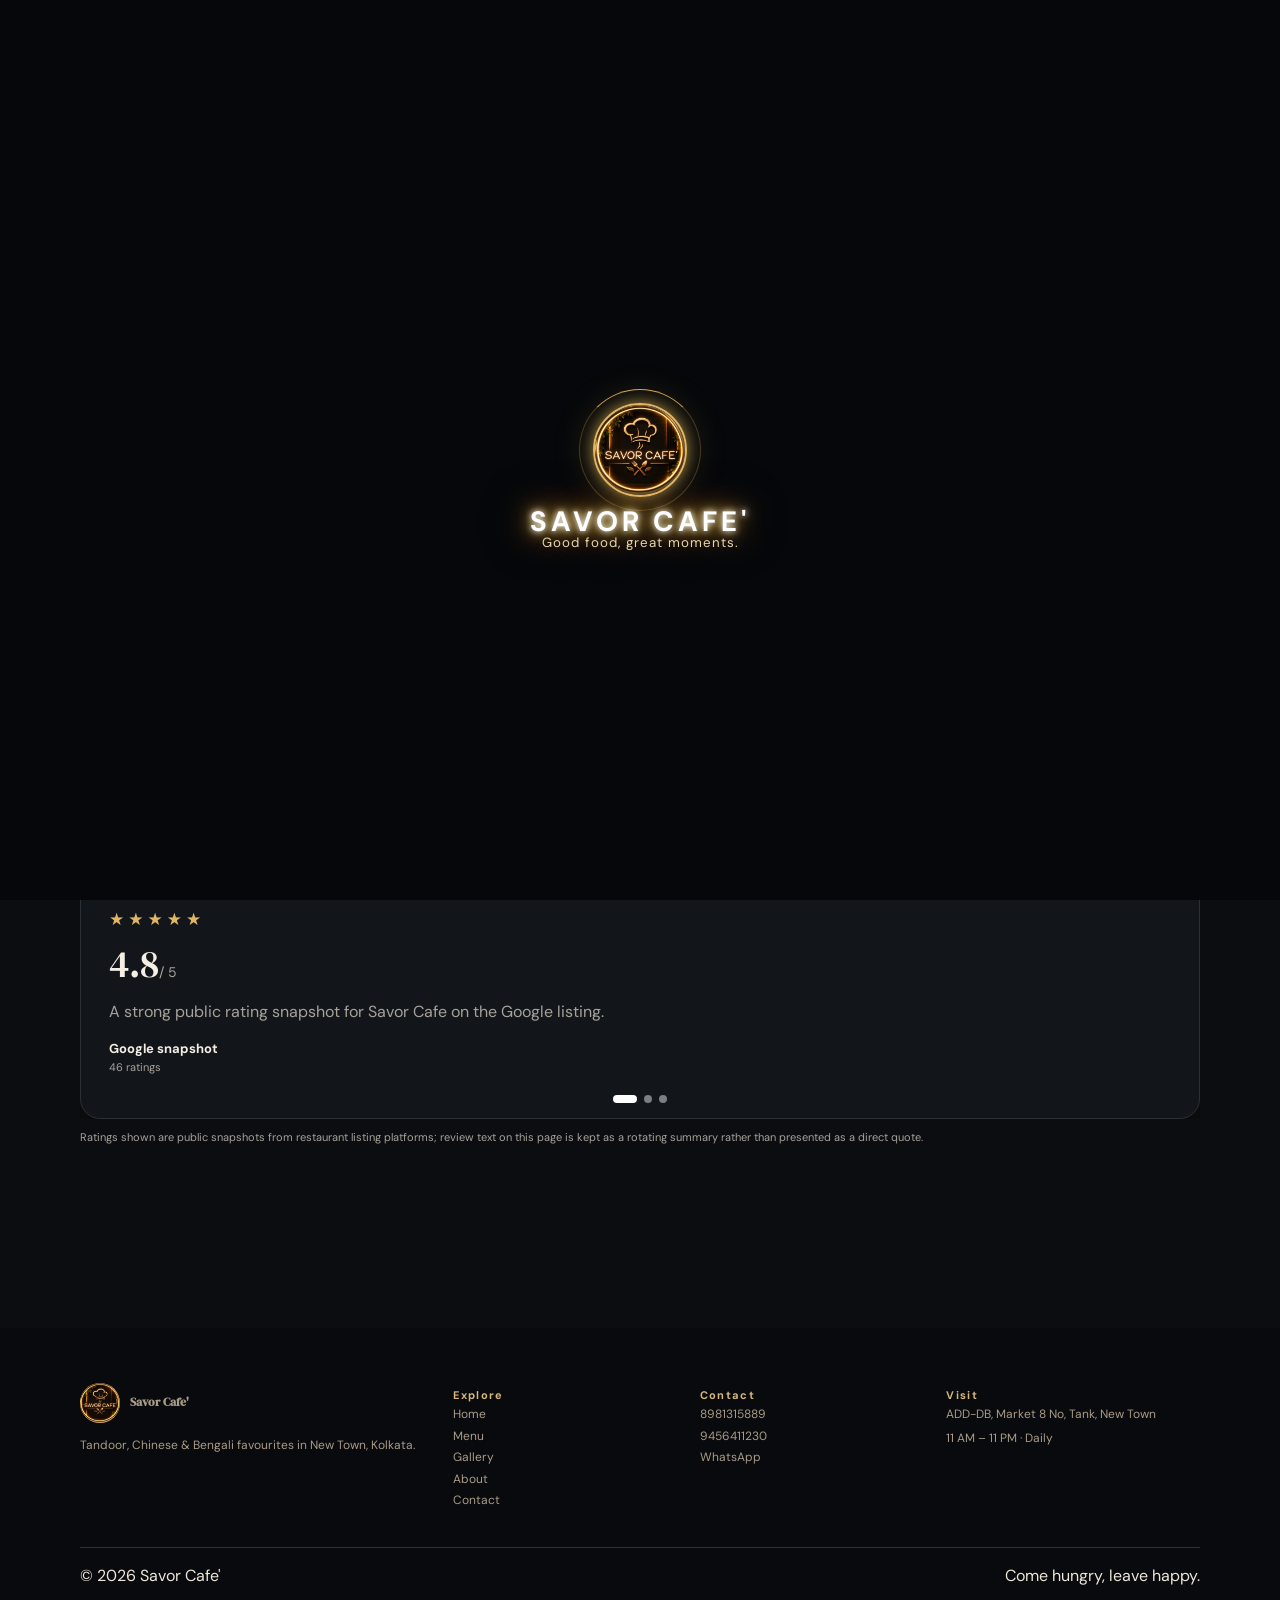
==== commit 7b64c445: "Add files via upload" ====
--- a/about.html
+++ b/about.html
@@ -14,7 +14,7 @@
       <a href="/about.html" data-page="about">About</a>
       <a href="/contact.html" data-page="contact">Contact</a>
       <a href="/cart.html" data-page="cart">Cart <b id="navCartCount">0</b></a>
-    </nav>
+    <a id="accountNav" href="/login.html">Login</a></nav>
     <div class="nav-actions">
       <button id="themeToggle" class="theme-toggle" type="button" aria-label="Switch theme" title="Switch theme">☀️</button>
       <a class="cart-btn" href="/cart.html">🛒 <span>Cart</span><b id="cartCount">0</b></a>
@@ -24,9 +24,7 @@
 </header>
 <div id="navScrim" class="nav-scrim"></div>
 <div id="preloader" class="preloader" aria-hidden="true"><div class="loader-ring"></div><div class="loader-logo"><img src="/logo.png" alt="Savor Cafe' logo" onerror="this.style.display='none'"><span>S</span></div><b>Savor Cafe'</b><small>Good food, great moments.</small></div>
-<div class="view-cart-bar" id="viewCartBar" hidden>
-  <div><span>🛒</span><b id="floatingCartCount">0 items</b><small id="floatingCartTotal">₹0</small></div>
-  <a href="/cart.html">View Cart →</a>
+<a href="/cart.html">View Cart →</a>
 </div>
 <div class="floating-actions">
   <a class="fab call" href="tel:+918981315889" aria-label="Call Savor Cafe'">📞</a>
--- a/style.css
+++ b/style.css
@@ -311,3 +311,64 @@
   .gallery-page{padding-top:20px}.gallery-slider{height:62vw;min-height:260px;border-radius:18px}.gallery-grid{grid-template-columns:1fr 1fr;gap:10px}.gallery-card,.gallery-card img{min-height:165px}.home-gallery-preview .mini-gallery{grid-template-columns:1fr 1fr}.home-gallery-preview .mini-gallery a:first-child{grid-column:1/-1;height:210px}.mini-gallery a{height:150px}.review-card{padding:22px;min-height:240px}
 }
 @media(max-width:420px){.gallery-grid{grid-template-columns:1fr}.gallery-card,.gallery-card img{min-height:210px}.gallery-arrow{width:40px;height:40px;font-size:29px}.preloader>b{font-size:22px;letter-spacing:3px}}
+
+
+/* ===== FINAL NAV + FLOATING ACTIONS OVERRIDE ===== */
+@media(max-width:760px){
+  html,body{width:100%;max-width:100%;overflow-x:hidden!important}
+  .nav-scrim{inset:0!important;width:100vw!important;height:100dvh!important;background:rgba(0,0,0,.38)!important;backdrop-filter:none!important;-webkit-backdrop-filter:none!important;pointer-events:none!important}
+  .nav-scrim.show{display:block!important;pointer-events:none!important}
+  .nav-links{left:0!important;right:0!important;width:100%!important;max-width:none!important;transform:translateY(-110%)!important;pointer-events:none!important}
+  .nav-links.open{transform:translateY(0)!important;pointer-events:auto!important}
+  .nav-links a{position:relative!important;z-index:2!important}
+  .nav-toggle,.nav-actions{z-index:1025!important}
+  .view-cart-bar{bottom:10vh!important;z-index:1400!important}
+  .floating-actions{bottom:calc(10vh + 70px)!important;z-index:1410!important}
+  .toast{bottom:calc(10vh + 125px)!important;z-index:1500!important}
+}
+@media(min-width:761px){
+  .view-cart-bar{bottom:10vh!important}
+  .floating-actions{bottom:calc(10vh + 70px)!important}
+}
+
+
+/* checkout form */
+.form-grid{display:grid;grid-template-columns:1fr 1fr;gap:14px;margin-top:20px}
+.checkout-card form label{display:block;color:var(--ink);font-size:12px;font-weight:700;margin:0 0 14px}
+.checkout-card input,.checkout-card textarea{display:block;width:100%;box-sizing:border-box;margin-top:7px;padding:13px 14px;border:1px solid var(--line);border-radius:12px;background:var(--bg);color:var(--ink);font:500 13px "DM Sans",sans-serif;outline:none}
+.checkout-card input:focus,.checkout-card textarea:focus{border-color:var(--gold);box-shadow:0 0 0 3px rgba(214,164,81,.12)}
+.order-mode{display:grid;grid-template-columns:repeat(3,1fr);gap:8px}
+.order-mode button{border:1px solid var(--line);background:var(--bg);color:var(--muted);border-radius:12px;padding:12px 9px;font:700 12px "DM Sans",sans-serif;cursor:pointer}
+.order-mode button.active{background:var(--gold);border-color:var(--gold);color:#241506}
+.address-tools{display:flex;align-items:center;gap:10px;margin:-4px 0 14px}.address-tools .btn{padding:9px 12px;font-size:11px}.address-tools small,.form-note{color:var(--muted);font-size:11px;line-height:1.5}
+.form-note{text-align:center;margin:12px 0 0}
+@media(max-width:760px){.form-grid{grid-template-columns:1fr}.address-tools{align-items:flex-start;flex-direction:column}.checkout-card input,.checkout-card textarea{font-size:16px}}
+
+
+/* ===== FINAL FLOATING + ADDRESS MODE FIX ===== */
+.view-cart-bar[hidden]{display:none!important}
+body.cart-page #viewCartBar, body.checkout-page #viewCartBar{display:none!important}
+@media(max-width:760px){
+  html,body{overflow-x:hidden!important;width:100%!important;max-width:100%!important}
+  .nav-scrim{display:none!important;pointer-events:none!important;backdrop-filter:none!important;-webkit-backdrop-filter:none!important}
+  .nav-links{left:0!important;right:0!important;width:100vw!important;max-width:100vw!important;margin:0!important;box-sizing:border-box!important}
+  .nav-links.open{pointer-events:auto!important}
+  .nav-links a{pointer-events:auto!important}
+  .view-cart-bar{bottom:10vh!important;z-index:1400!important}
+  .floating-actions{bottom:calc(10vh + 70px)!important;z-index:1410!important}
+  body.cart-page .floating-actions,body.checkout-page .floating-actions{bottom:10vh!important}
+}
+@media(min-width:761px){
+  .view-cart-bar{bottom:10vh!important}
+  .floating-actions{bottom:calc(10vh + 70px)!important}
+  body.cart-page .floating-actions,body.checkout-page .floating-actions{bottom:10vh!important}
+}
+.address-choice{display:grid;grid-template-columns:1fr 1fr;gap:10px;margin:18px 0 14px}
+.address-choice-btn{border:1px solid var(--line);background:var(--bg);color:var(--ink);border-radius:12px;padding:13px 12px;font:700 12px "DM Sans",sans-serif;cursor:pointer;transition:.2s}
+.address-choice-btn:hover,.address-choice-btn.active{background:var(--gold);border-color:var(--gold);color:#241506}
+.address-tools{margin-top:-4px!important}
+#gpsLocation{display:none!important}
+@media(max-width:420px){.address-choice{grid-template-columns:1fr}.address-choice-btn{padding:14px}}
+
+/* ===== STATIC ACCOUNT / ORDER AREA ===== */
+.auth-wrap,.admin-wrap,.profile-grid,.orders-list{max-width:1100px;margin:0 auto;padding:0 22px 80px}.auth-wrap{display:flex;justify-content:center}.auth-card{width:min(100%,520px);padding:34px;border:1px solid var(--line,#2b3038);border-radius:24px;background:var(--surface,#101318);box-shadow:0 20px 60px rgba(0,0,0,.22)}.auth-avatar,.profile-avatar{display:grid;place-items:center;border-radius:50%;font-weight:800;background:linear-gradient(135deg,var(--gold,#f2c14e),#fff0b0);color:#111}.auth-avatar{width:58px;height:58px;font-size:24px;margin-bottom:20px}.auth-card h2{margin:8px 0 24px}.auth-card form{display:grid;gap:16px}.auth-card label{display:grid;gap:7px;font-weight:600}.auth-card input{width:100%;box-sizing:border-box;padding:14px 15px;border-radius:12px;border:1px solid var(--line,#2b3038);background:transparent;color:inherit}.auth-switch{text-align:center;margin:22px 0 0}.auth-switch a,.account-stat a{color:var(--gold,#f2c14e);font-weight:700}.profile-grid{display:grid;grid-template-columns:1.5fr 1fr;gap:22px}.profile-card,.account-stat,.order-card,.admin-table-card{border:1px solid var(--line,#2b3038);background:var(--surface,#101318);border-radius:24px;padding:30px}.profile-avatar{width:92px;height:92px;font-size:38px;margin-bottom:20px}.profile-card h2{margin:0 0 5px}.profile-card p{opacity:.7}.profile-actions{display:flex;gap:12px;flex-wrap:wrap;margin-top:25px}.btn.ghost{background:transparent;border:1px solid var(--line,#2b3038);color:inherit}.account-stat strong{display:block;font-size:54px;margin:12px 0}.account-stat p{opacity:.7}.orders-list{display:grid;gap:18px}.order-card-top,.order-card-bottom{display:flex;justify-content:space-between;gap:15px;align-items:center}.order-card h3{margin:5px 0 0}.order-card>p{opacity:.7}.order-status{padding:7px 11px;border-radius:999px;background:rgba(242,193,78,.14);color:var(--gold,#f2c14e);font-size:12px;font-weight:800}.order-items{display:grid;gap:8px;border-top:1px solid var(--line,#2b3038);border-bottom:1px solid var(--line,#2b3038);padding:15px 0;margin:15px 0}.order-items div{display:flex;justify-content:space-between;gap:15px}.order-address{font-size:14px}.order-card-bottom strong{font-size:20px}.admin-top{display:flex;justify-content:space-between;gap:20px;align-items:center;margin-bottom:20px}.admin-actions{display:flex;gap:10px;flex-wrap:wrap}.stats-grid{display:grid;grid-template-columns:repeat(4,1fr);gap:14px;margin-bottom:22px}.stats-grid article{padding:22px;border:1px solid var(--line,#2b3038);border-radius:18px;background:var(--surface,#101318)}.stats-grid span{display:block;opacity:.65;font-size:13px}.stats-grid strong{display:block;font-size:28px;margin-top:8px}.table-scroll{overflow:auto}.admin-table-card table{width:100%;border-collapse:collapse;min-width:850px}.admin-table-card th,.admin-table-card td{text-align:left;padding:13px 10px;border-bottom:1px solid var(--line,#2b3038);font-size:13px}.admin-table-card select{padding:8px;border-radius:9px;background:transparent;color:inherit;border:1px solid var(--line,#2b3038)}@media(max-width:760px){.profile-grid{grid-template-columns:1fr}.stats-grid{grid-template-columns:1fr 1fr}.admin-top{align-items:flex-start;flex-direction:column}.auth-card{padding:25px}.order-card-top{align-items:flex-start}.nav-links{display:none!important}}
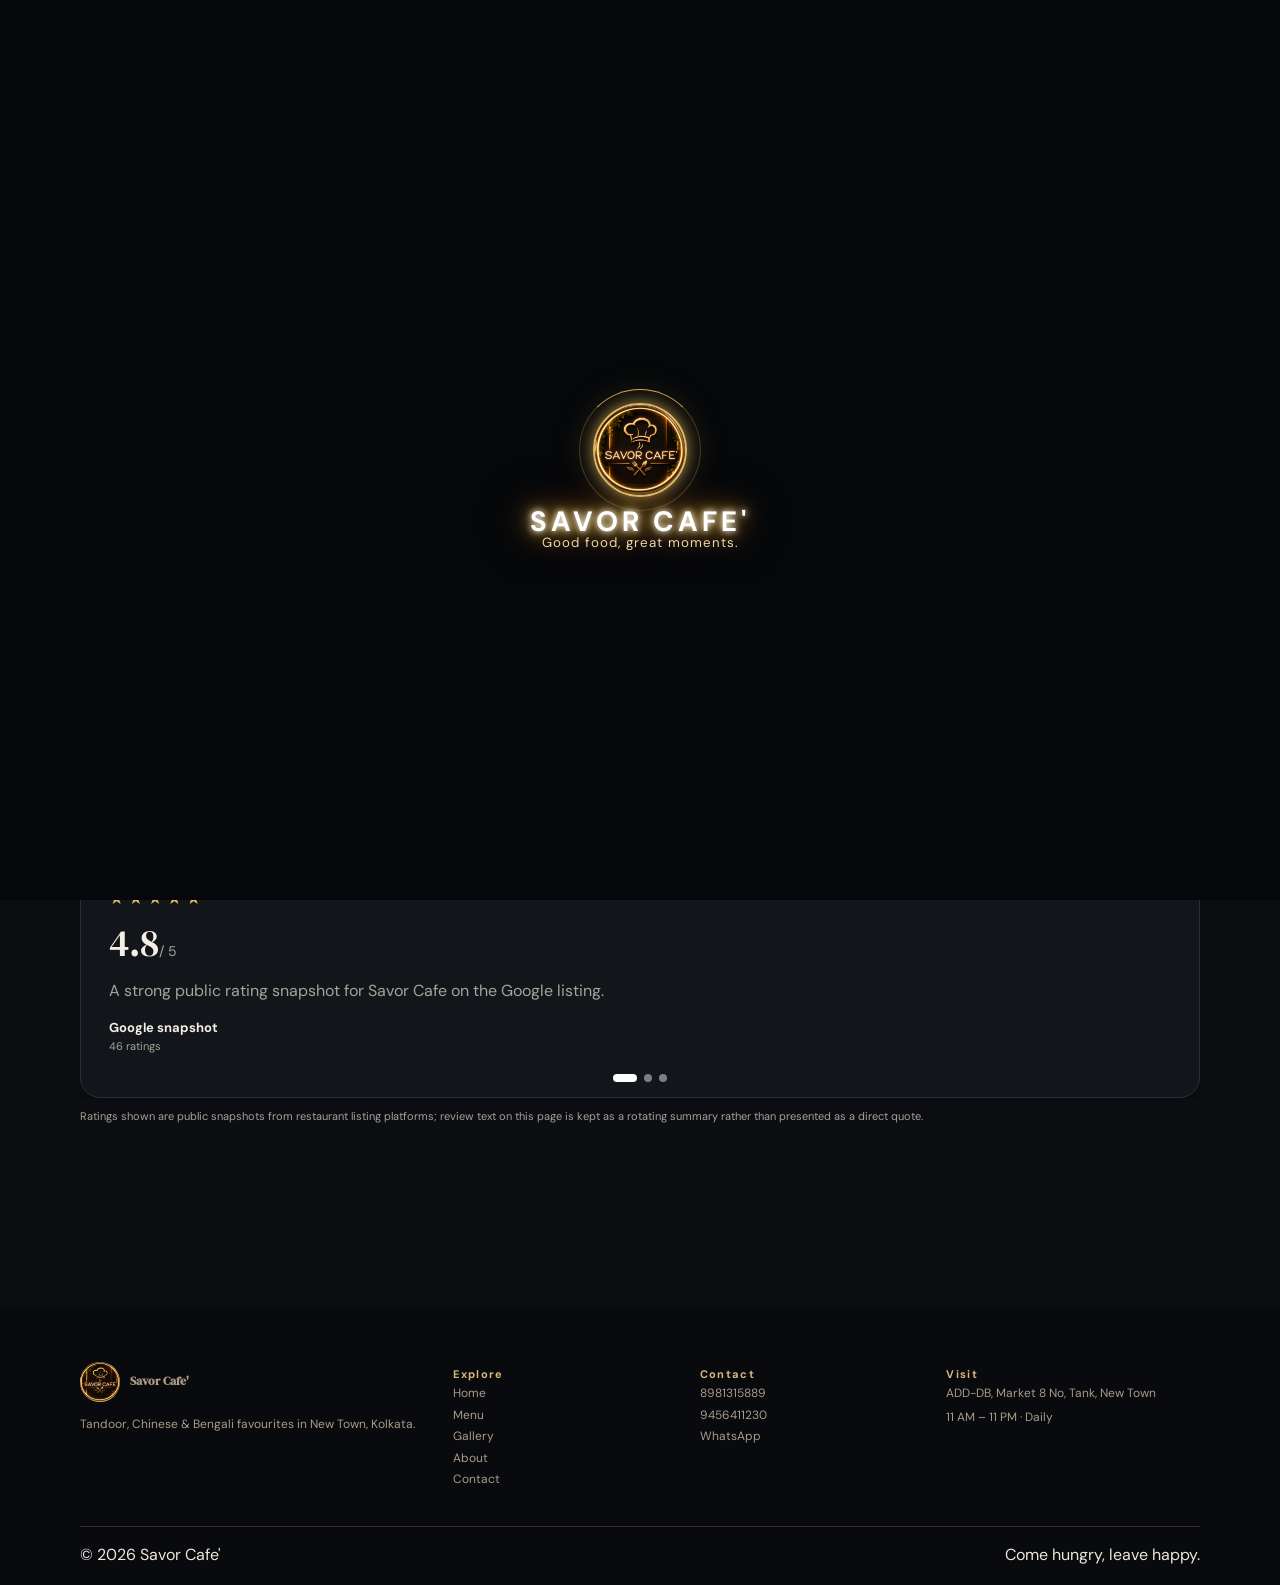
==== commit d44e33dc: "Add files via upload" ====
--- a/about.html
+++ b/about.html
@@ -10,6 +10,7 @@
     <nav id="navLinks" class="nav-links" aria-label="Main navigation">
       <a href="/index.html" data-page="home">Home</a>
       <a href="/menu.html" data-page="menu">Menu</a>
+      <a href="/orders.html" data-page="orders">My Orders</a>
       <a href="/gallery.html" data-page="gallery">Gallery</a>
       <a href="/about.html" data-page="about">About</a>
       <a href="/contact.html" data-page="contact">Contact</a>
@@ -24,11 +25,10 @@
 </header>
 <div id="navScrim" class="nav-scrim"></div>
 <div id="preloader" class="preloader" aria-hidden="true"><div class="loader-ring"></div><div class="loader-logo"><img src="/logo.png" alt="Savor Cafe' logo" onerror="this.style.display='none'"><span>S</span></div><b>Savor Cafe'</b><small>Good food, great moments.</small></div>
-<a href="/cart.html">View Cart →</a>
-</div>
 <div class="floating-actions">
+  <a class="fab cart-fab" href="/cart.html" aria-label="View Cart">🛒</a>
   <a class="fab call" href="tel:+918981315889" aria-label="Call Savor Cafe'">📞</a>
-  <a class="fab wa" href="https://wa.me/918981315889" target="_blank" rel="noopener" aria-label="WhatsApp Savor Cafe'">💬</a>
+  <a class="fab wa" href="https://wa.me/919431025101" target="_blank" rel="noopener" aria-label="WhatsApp Savor Cafe'">💬</a>
 </div>
 <div id="toast" class="toast" role="status" aria-live="polite"></div>
 
@@ -43,7 +43,7 @@
   <div class="container footer-grid">
     <div><a class="brand footer-brand" href="/index.html"><span class="brand-logo"><img src="/logo.png" alt="" onerror="this.style.display='none'"><i>S</i></span><span>Savor Cafe'</span></a><p>Tandoor, Chinese & Bengali favourites in New Town, Kolkata.</p></div>
     <div><b>Explore</b><a href="/index.html">Home</a><a href="/menu.html">Menu</a><a href="/gallery.html">Gallery</a><a href="/about.html">About</a><a href="/contact.html">Contact</a></div>
-    <div><b>Contact</b><a href="tel:+918981315889">8981315889</a><a href="tel:+919456411230">9456411230</a><a href="https://wa.me/918981315889" target="_blank">WhatsApp</a></div>
+    <div><b>Contact</b><a href="tel:+918981315889">8981315889</a><a href="tel:+919456411230">9456411230</a><a href="https://wa.me/919431025101" target="_blank">WhatsApp</a></div>
     <div><b>Visit</b><a target="_blank" href="https://www.google.com/maps/search/?api=1&query=Savor+Cafe+New+Town+Kolkata">ADD-DB, Market 8 No, Tank, New Town</a><span>11 AM – 11 PM · Daily</span></div>
   </div>
   <div class="container footer-bottom"><span>© 2026 Savor Cafe'</span><span>Come hungry, leave happy.</span></div>
--- a/style.css
+++ b/style.css
@@ -316,9 +316,9 @@
 /* ===== FINAL NAV + FLOATING ACTIONS OVERRIDE ===== */
 @media(max-width:760px){
   html,body{width:100%;max-width:100%;overflow-x:hidden!important}
-  .nav-scrim{inset:0!important;width:100vw!important;height:100dvh!important;background:rgba(0,0,0,.38)!important;backdrop-filter:none!important;-webkit-backdrop-filter:none!important;pointer-events:none!important}
-  .nav-scrim.show{display:block!important;pointer-events:none!important}
-  .nav-links{left:0!important;right:0!important;width:100%!important;max-width:none!important;transform:translateY(-110%)!important;pointer-events:none!important}
+  .nav-scrim{inset:0!important;width:100vw!important;height:100dvh!important;background:rgba(0,0,0,.38)!important;backdrop-filter:none!important;-webkit-backdrop-filter:none!important;pointer-events:auto!important}
+  .nav-scrim.show{display:block!important;pointer-events:auto!important}
+  .nav-links{left:0!important;right:0!important;width:100%!important;max-width:none!important;transform:translateY(-110%)!important;pointer-events:none!important;display:flex!important}
   .nav-links.open{transform:translateY(0)!important;pointer-events:auto!important}
   .nav-links a{position:relative!important;z-index:2!important}
   .nav-toggle,.nav-actions{z-index:1025!important}
@@ -350,8 +350,8 @@
 body.cart-page #viewCartBar, body.checkout-page #viewCartBar{display:none!important}
 @media(max-width:760px){
   html,body{overflow-x:hidden!important;width:100%!important;max-width:100%!important}
-  .nav-scrim{display:none!important;pointer-events:none!important;backdrop-filter:none!important;-webkit-backdrop-filter:none!important}
-  .nav-links{left:0!important;right:0!important;width:100vw!important;max-width:100vw!important;margin:0!important;box-sizing:border-box!important}
+  .nav-scrim{display:none;pointer-events:auto!important;backdrop-filter:none!important;-webkit-backdrop-filter:none!important}
+  .nav-links{left:0!important;right:0!important;width:100vw!important;max-width:100vw!important;margin:0!important;box-sizing:border-box!important;display:flex!important}
   .nav-links.open{pointer-events:auto!important}
   .nav-links a{pointer-events:auto!important}
   .view-cart-bar{bottom:10vh!important;z-index:1400!important}
@@ -371,4 +371,34 @@
 @media(max-width:420px){.address-choice{grid-template-columns:1fr}.address-choice-btn{padding:14px}}
 
 /* ===== STATIC ACCOUNT / ORDER AREA ===== */
-.auth-wrap,.admin-wrap,.profile-grid,.orders-list{max-width:1100px;margin:0 auto;padding:0 22px 80px}.auth-wrap{display:flex;justify-content:center}.auth-card{width:min(100%,520px);padding:34px;border:1px solid var(--line,#2b3038);border-radius:24px;background:var(--surface,#101318);box-shadow:0 20px 60px rgba(0,0,0,.22)}.auth-avatar,.profile-avatar{display:grid;place-items:center;border-radius:50%;font-weight:800;background:linear-gradient(135deg,var(--gold,#f2c14e),#fff0b0);color:#111}.auth-avatar{width:58px;height:58px;font-size:24px;margin-bottom:20px}.auth-card h2{margin:8px 0 24px}.auth-card form{display:grid;gap:16px}.auth-card label{display:grid;gap:7px;font-weight:600}.auth-card input{width:100%;box-sizing:border-box;padding:14px 15px;border-radius:12px;border:1px solid var(--line,#2b3038);background:transparent;color:inherit}.auth-switch{text-align:center;margin:22px 0 0}.auth-switch a,.account-stat a{color:var(--gold,#f2c14e);font-weight:700}.profile-grid{display:grid;grid-template-columns:1.5fr 1fr;gap:22px}.profile-card,.account-stat,.order-card,.admin-table-card{border:1px solid var(--line,#2b3038);background:var(--surface,#101318);border-radius:24px;padding:30px}.profile-avatar{width:92px;height:92px;font-size:38px;margin-bottom:20px}.profile-card h2{margin:0 0 5px}.profile-card p{opacity:.7}.profile-actions{display:flex;gap:12px;flex-wrap:wrap;margin-top:25px}.btn.ghost{background:transparent;border:1px solid var(--line,#2b3038);color:inherit}.account-stat strong{display:block;font-size:54px;margin:12px 0}.account-stat p{opacity:.7}.orders-list{display:grid;gap:18px}.order-card-top,.order-card-bottom{display:flex;justify-content:space-between;gap:15px;align-items:center}.order-card h3{margin:5px 0 0}.order-card>p{opacity:.7}.order-status{padding:7px 11px;border-radius:999px;background:rgba(242,193,78,.14);color:var(--gold,#f2c14e);font-size:12px;font-weight:800}.order-items{display:grid;gap:8px;border-top:1px solid var(--line,#2b3038);border-bottom:1px solid var(--line,#2b3038);padding:15px 0;margin:15px 0}.order-items div{display:flex;justify-content:space-between;gap:15px}.order-address{font-size:14px}.order-card-bottom strong{font-size:20px}.admin-top{display:flex;justify-content:space-between;gap:20px;align-items:center;margin-bottom:20px}.admin-actions{display:flex;gap:10px;flex-wrap:wrap}.stats-grid{display:grid;grid-template-columns:repeat(4,1fr);gap:14px;margin-bottom:22px}.stats-grid article{padding:22px;border:1px solid var(--line,#2b3038);border-radius:18px;background:var(--surface,#101318)}.stats-grid span{display:block;opacity:.65;font-size:13px}.stats-grid strong{display:block;font-size:28px;margin-top:8px}.table-scroll{overflow:auto}.admin-table-card table{width:100%;border-collapse:collapse;min-width:850px}.admin-table-card th,.admin-table-card td{text-align:left;padding:13px 10px;border-bottom:1px solid var(--line,#2b3038);font-size:13px}.admin-table-card select{padding:8px;border-radius:9px;background:transparent;color:inherit;border:1px solid var(--line,#2b3038)}@media(max-width:760px){.profile-grid{grid-template-columns:1fr}.stats-grid{grid-template-columns:1fr 1fr}.admin-top{align-items:flex-start;flex-direction:column}.auth-card{padding:25px}.order-card-top{align-items:flex-start}.nav-links{display:none!important}}
+.auth-wrap,.admin-wrap,.profile-grid,.orders-list{max-width:1100px;margin:0 auto;padding:0 22px 80px}.auth-wrap{display:flex;justify-content:center}.auth-card{width:min(100%,520px);padding:34px;border:1px solid var(--line,#2b3038);border-radius:24px;background:var(--surface,#101318);box-shadow:0 20px 60px rgba(0,0,0,.22)}.auth-avatar,.profile-avatar{display:grid;place-items:center;border-radius:50%;font-weight:800;background:linear-gradient(135deg,var(--gold,#f2c14e),#fff0b0);color:#111}.auth-avatar{width:58px;height:58px;font-size:24px;margin-bottom:20px}.auth-card h2{margin:8px 0 24px}.auth-card form{display:grid;gap:16px}.auth-card label{display:grid;gap:7px;font-weight:600}.auth-card input{width:100%;box-sizing:border-box;padding:14px 15px;border-radius:12px;border:1px solid var(--line,#2b3038);background:transparent;color:inherit}.auth-switch{text-align:center;margin:22px 0 0}.auth-switch a,.account-stat a{color:var(--gold,#f2c14e);font-weight:700}.profile-grid{display:grid;grid-template-columns:1.5fr 1fr;gap:22px}.profile-card,.account-stat,.order-card,.admin-table-card{border:1px solid var(--line,#2b3038);background:var(--surface,#101318);border-radius:24px;padding:30px}.profile-avatar{width:92px;height:92px;font-size:38px;margin-bottom:20px}.profile-card h2{margin:0 0 5px}.profile-card p{opacity:.7}.profile-actions{display:flex;gap:12px;flex-wrap:wrap;margin-top:25px}.btn.ghost{background:transparent;border:1px solid var(--line,#2b3038);color:inherit}.account-stat strong{display:block;font-size:54px;margin:12px 0}.account-stat p{opacity:.7}.orders-list{display:grid;gap:18px}.order-card-top,.order-card-bottom{display:flex;justify-content:space-between;gap:15px;align-items:center}.order-card h3{margin:5px 0 0}.order-card>p{opacity:.7}.order-status{padding:7px 11px;border-radius:999px;background:rgba(242,193,78,.14);color:var(--gold,#f2c14e);font-size:12px;font-weight:800}.order-items{display:grid;gap:8px;border-top:1px solid var(--line,#2b3038);border-bottom:1px solid var(--line,#2b3038);padding:15px 0;margin:15px 0}.order-items div{display:flex;justify-content:space-between;gap:15px}.order-address{font-size:14px}.order-card-bottom strong{font-size:20px}.admin-top{display:flex;justify-content:space-between;gap:20px;align-items:center;margin-bottom:20px}.admin-actions{display:flex;gap:10px;flex-wrap:wrap}.stats-grid{display:grid;grid-template-columns:repeat(4,1fr);gap:14px;margin-bottom:22px}.stats-grid article{padding:22px;border:1px solid var(--line,#2b3038);border-radius:18px;background:var(--surface,#101318)}.stats-grid span{display:block;opacity:.65;font-size:13px}.stats-grid strong{display:block;font-size:28px;margin-top:8px}.table-scroll{overflow:auto}.admin-table-card table{width:100%;border-collapse:collapse;min-width:850px}.admin-table-card th,.admin-table-card td{text-align:left;padding:13px 10px;border-bottom:1px solid var(--line,#2b3038);font-size:13px}.admin-table-card select{padding:8px;border-radius:9px;background:transparent;color:inherit;border:1px solid var(--line,#2b3038)}@media(max-width:760px){.profile-grid{grid-template-columns:1fr}.stats-grid{grid-template-columns:1fr 1fr}.admin-top{align-items:flex-start;flex-direction:column}.auth-card{padding:25px}.order-card-top{align-items:flex-start}}
+
+/* ===== FIXED CART FAB + WHATSAPP ORDER CONFIRMATION ===== */
+.floating-actions .cart-fab{background:var(--gold);color:#241506;border-color:var(--gold)}
+.whatsapp-confirm-overlay{position:fixed;inset:0;z-index:3000;display:grid;place-items:center;padding:20px;background:rgba(0,0,0,.68);backdrop-filter:blur(5px)}
+.whatsapp-confirm-card{width:min(100%,440px);box-sizing:border-box;padding:30px;border:1px solid var(--line);border-radius:24px;background:var(--surface);box-shadow:0 30px 90px rgba(0,0,0,.5);text-align:center}
+.whatsapp-confirm-card .auth-avatar{margin:0 auto 18px}
+.whatsapp-confirm-card h2{margin:0 0 10px}
+.whatsapp-confirm-card p{color:var(--muted);line-height:1.6;font-size:13px;margin:0 auto 22px}
+.whatsapp-confirm-actions{display:flex;gap:10px;justify-content:center;flex-wrap:wrap}
+.whatsapp-confirm-actions .btn{min-width:145px}
+@media(max-width:760px){.floating-actions{gap:10px}.floating-actions .fab{width:48px;height:48px}.whatsapp-confirm-card{padding:25px}}
+
+
+/* ===== DEFINITIVE MOBILE NAVIGATION + CART FAB ===== */
+.cart-fab[hidden]{display:none!important}
+@media(max-width:760px){
+  .navbar{position:sticky!important;top:0!important;z-index:2000!important}
+  .nav-toggle{display:grid!important;place-items:center!important;position:relative!important;z-index:2200!important}
+  .nav-actions{position:relative!important;z-index:2200!important}
+  .nav-scrim{position:fixed!important;inset:0!important;width:100vw!important;height:100dvh!important;display:none!important;z-index:2050!important;background:rgba(0,0,0,.42)!important;pointer-events:none!important}
+  .nav-scrim.show{display:block!important;pointer-events:auto!important}
+  .nav-links{position:fixed!important;left:0!important;right:0!important;top:var(--nav)!important;bottom:auto!important;width:100%!important;max-width:none!important;height:auto!important;max-height:calc(100dvh - var(--nav) - 10px)!important;overflow-y:auto!important;display:flex!important;flex-direction:column!important;align-items:stretch!important;gap:4px!important;padding:14px!important;box-sizing:border-box!important;background:var(--bg)!important;border:0!important;border-top:1px solid var(--line)!important;border-radius:0 0 20px 20px!important;transform:translateY(-120%)!important;opacity:0!important;visibility:hidden!important;pointer-events:none!important;transition:transform .25s ease,opacity .2s ease,visibility .2s!important;z-index:2100!important}
+  .nav-links.open{transform:translateY(0)!important;opacity:1!important;visibility:visible!important;pointer-events:auto!important}
+  .nav-links a{display:flex!important;width:100%!important;min-height:50px!important;align-items:center!important;box-sizing:border-box!important;padding:14px 16px!important;color:var(--ink)!important;pointer-events:auto!important;position:relative!important;z-index:1!important}
+  .nav-links a:hover,.nav-links a.active{background:var(--surface)!important}
+  body.nav-lock{overflow:hidden!important}
+  .floating-actions{position:fixed!important;right:12px!important;bottom:76px!important;z-index:1900!important;display:grid!important;gap:9px!important}
+  .floating-actions .cart-fab{display:grid!important}
+  .floating-actions .cart-fab[hidden]{display:none!important}
+}
